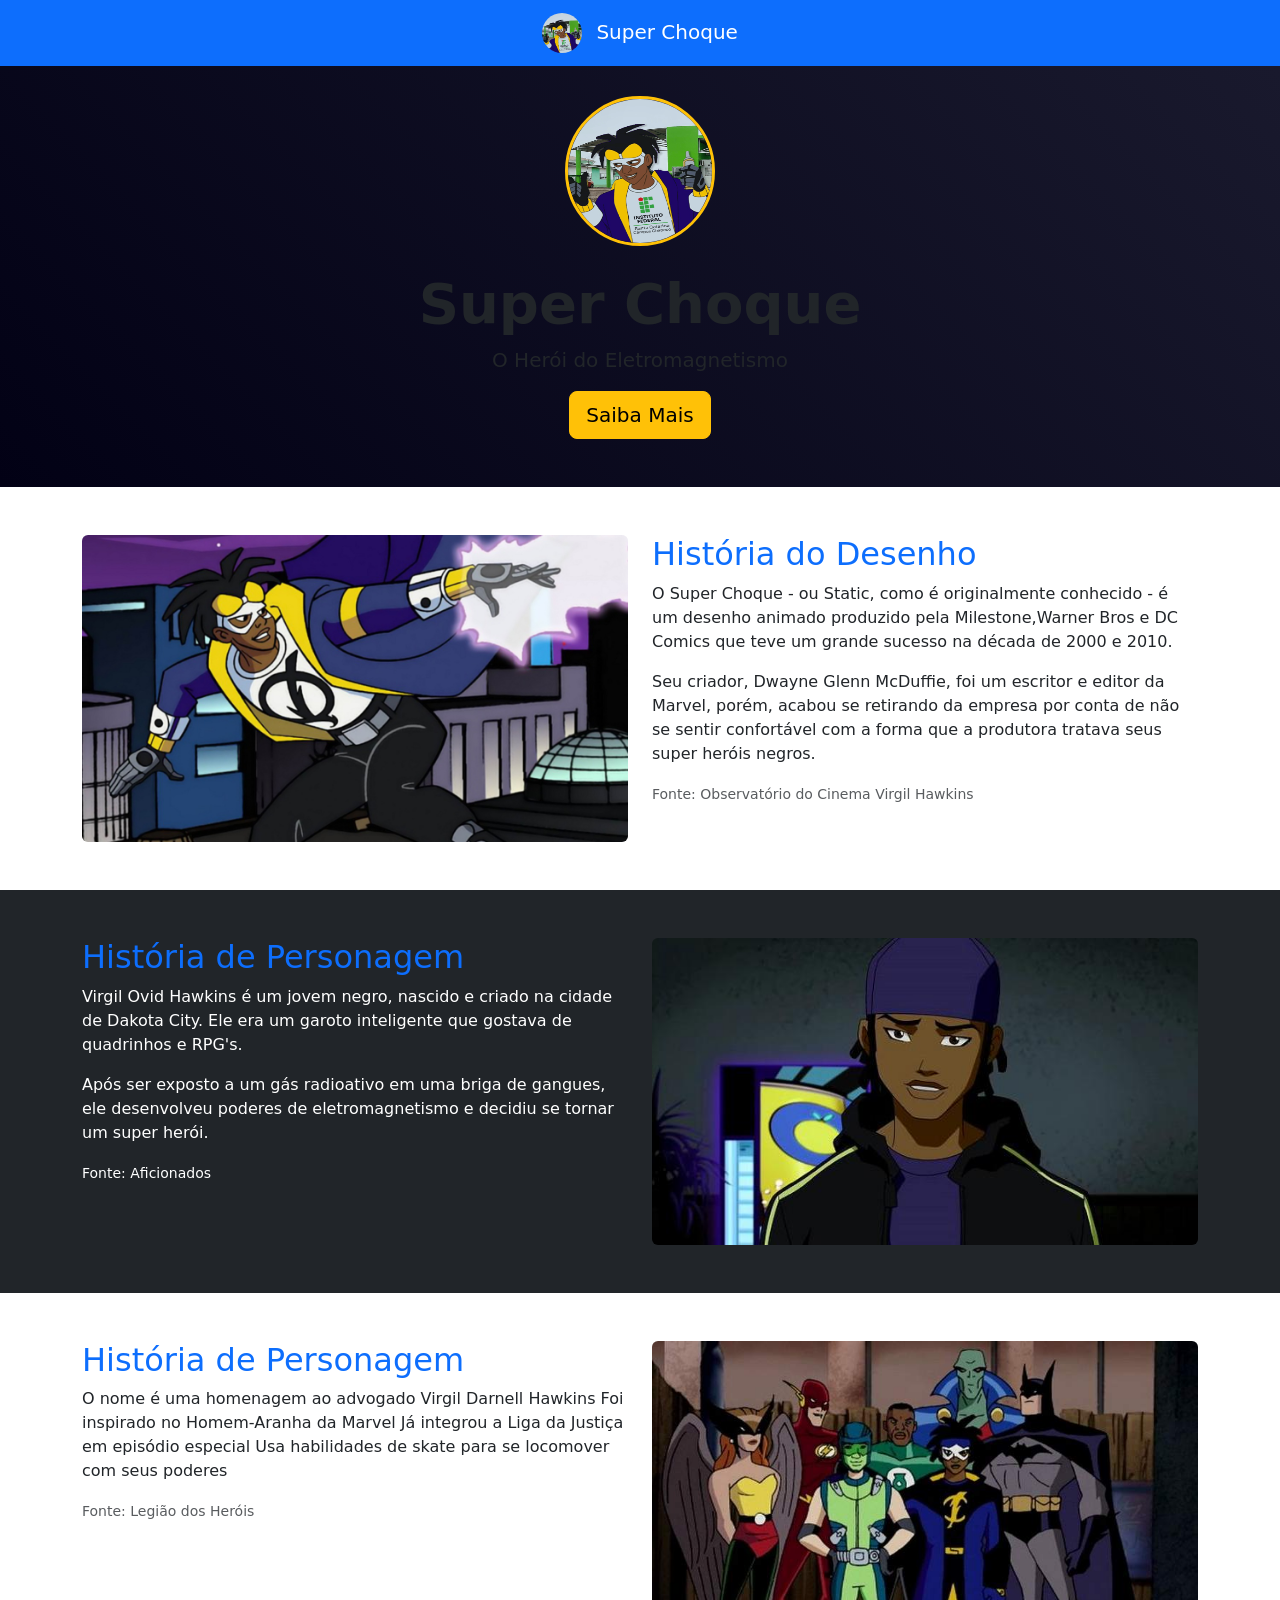
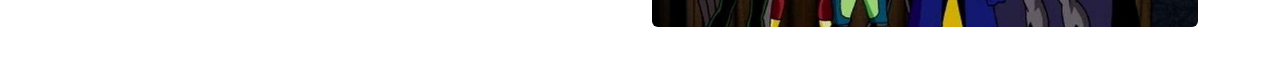
==== bootstrap/site_super_shock/index.html @ 699efc24 "site super shock" ====
<!DOCTYPE html>
<html lang="pt-br">
<head>
    <meta charset="UTF-8">
    <meta name="viewport" content="width=device-width, initial-scale=1.0">
    <link href="https://cdn.jsdelivr.net/npm/bootstrap@5.3.8/dist/css/bootstrap.min.css" rel="stylesheet" integrity="sha384-sRIl4kxILFvY47J16cr9ZwB07vP4J8+LH7qKQnuqkuIAvNWLzeN8tE5YBujZqJLB" crossorigin="anonymous">
    <link href="/bootstrap/css/style.css" rel="stylesheet">

    <title>Site Eletrizante</title>
</head>
<body>
<!--Menu navegação-->
    <nav class="navbar navbar-dark bg-primary fixed-top">
        <div class="container">
            <a href="#" class="navbar-brand mx-auto">
                <img src="./img/icone_tela_principal.png" 
                width="40"
                height="40"
                class="rounded-circle me-2"
                alt="Super Choque"/> 
                Super Choque
            </a>
        </div>
    </nav>
<!--Seção Principal-->
    <header id="inicio" class="hero-section text-center textwhite py-5">
        <div class="container mt-5">
            <img class="hero-image rounded-circle mb-4"
                src="./img/icone_tela_principal.png"
                alt="super Shock"
                />
            <h1 class="display-4 fw-bold">Super Choque</h1>
            <p class="lead">O Herói do Eletromagnetismo</p>
            <a href="#" class="btn btn-warning btn-lg">Saiba Mais</a>
        </div>
    </header>
<!--História do desenho-->
    <main>
        <section id="historia" class="py-5">
            <div class="container">
                <div class="row">
                    <div class="col-6">
                        <img class= "img-fluid rounded" src="./img/historia.jpg" alt="História Super Shock">
                    </div>
                    <div class="col-6">
                        <h2 class="text-primary">História do Desenho</h2>
                        <p>O Super Choque - ou Static, como é originalmente conhecido - é um desenho animado
                             produzido pela Milestone,Warner Bros e DC Comics que teve um grande sucesso
                              na década de 2000 e 2010.
                        </p>

                        <p>Seu criador, Dwayne Glenn McDuffie, foi um escritor e editor da Marvel, porém,
                             acabou se retirando da empresa por conta de não se sentir confortável com a
                              forma que a produtora tratava seus super heróis negros.
                            </p>
                        
                        <p class="text-muted">
                            <small>Fonte: Observatório do Cinema Virgil Hawkins</small>
                        </p>     
                    </div>
                </div>
            </div>
        </section>
    </main>
<!--História do personagem-->
    <section id="personagem" class="bg-dark text-white py-5">
        <div class="container">
            <div class="row">
                <div class="col-6">
                    <h2 class="text-primary">História de Personagem</h2>
                    <p>Virgil Ovid Hawkins é um jovem negro, nascido e criado na cidade de Dakota City.
                         Ele era um garoto inteligente que gostava de quadrinhos e RPG's.
                    </p>

                    <p>Após ser exposto a um gás radioativo em uma briga de gangues,
                         ele desenvolveu poderes de eletromagnetismo e decidiu se tornar um super herói.
                    </p>

                    <p class="text-muted ">
                            <small class="text-white">Fonte: Aficionados</small>
                        </p>
                </div>
                <div class="col-6">
                    <img class="img-fluid rounded"
                    src="./img/historia2.jpg"
                    alt="História Super Shock">
                    
                </div>
            </div>
        </div>
    </section>
 <!--Curiosidades-->
        <section id="curiosidades" class=" py-5">
        <div class="container">
            <div class="row">
                <div class="col-6">
                    <h2 class="text-primary">História de Personagem</h2>
                    <p> O nome é uma homenagem ao advogado Virgil Darnell Hawkins
                    Foi inspirado no Homem-Aranha da Marvel
                    Já integrou a Liga da Justiça em episódio especial
                    Usa habilidades de skate para se locomover com seus poderes
                    </p>

                    <p class="text-muted ">
                            <small >Fonte: Legião dos Heróis</small>
                        </p>
                </div>
                <div class="col-6">
                    <img class="img-fluid rounded"
                    src="./img/curiosidades.jpeg"
                    alt="História Super Shock">
                    
                </div>
            </div>
        </div>
    </section>


    <script src="https://cdn.jsdelivr.net/npm/@popperjs/core@2.11.8/dist/umd/popper.min.js" integrity="sha384-I7E8VVD/ismYTF4hNIPjVp/Zjvgyol6VFvRkX/vR+Vc4jQkC+hVqc2pM8ODewa9r" crossorigin="anonymous"></script>
    <script src="https://cdn.jsdelivr.net/npm/bootstrap@5.3.8/dist/js/bootstrap.min.js" integrity="sha384-G/EV+4j2dNv+tEPo3++6LCgdCROaejBqfUeNjuKAiuXbjrxilcCdDz6ZAVfHWe1Y" crossorigin="anonymous"></script>
</body>
</html>




  
   <!--Curiosidades-->
   <!--Super Poderes-->
---- bootstrap/css/style.css ----
:root{
    --azul-escuro:#020115;
    --amerelo: #ffc107;
}

.hero-image{
    width: 150px;
    height: 150px;
    border: 3px solid var(--amerelo);
}

.hero-section{
    background:linear-gradient(45deg, var(--azul-escuro),#1a1a2e);
    min-width: 100vh;
}
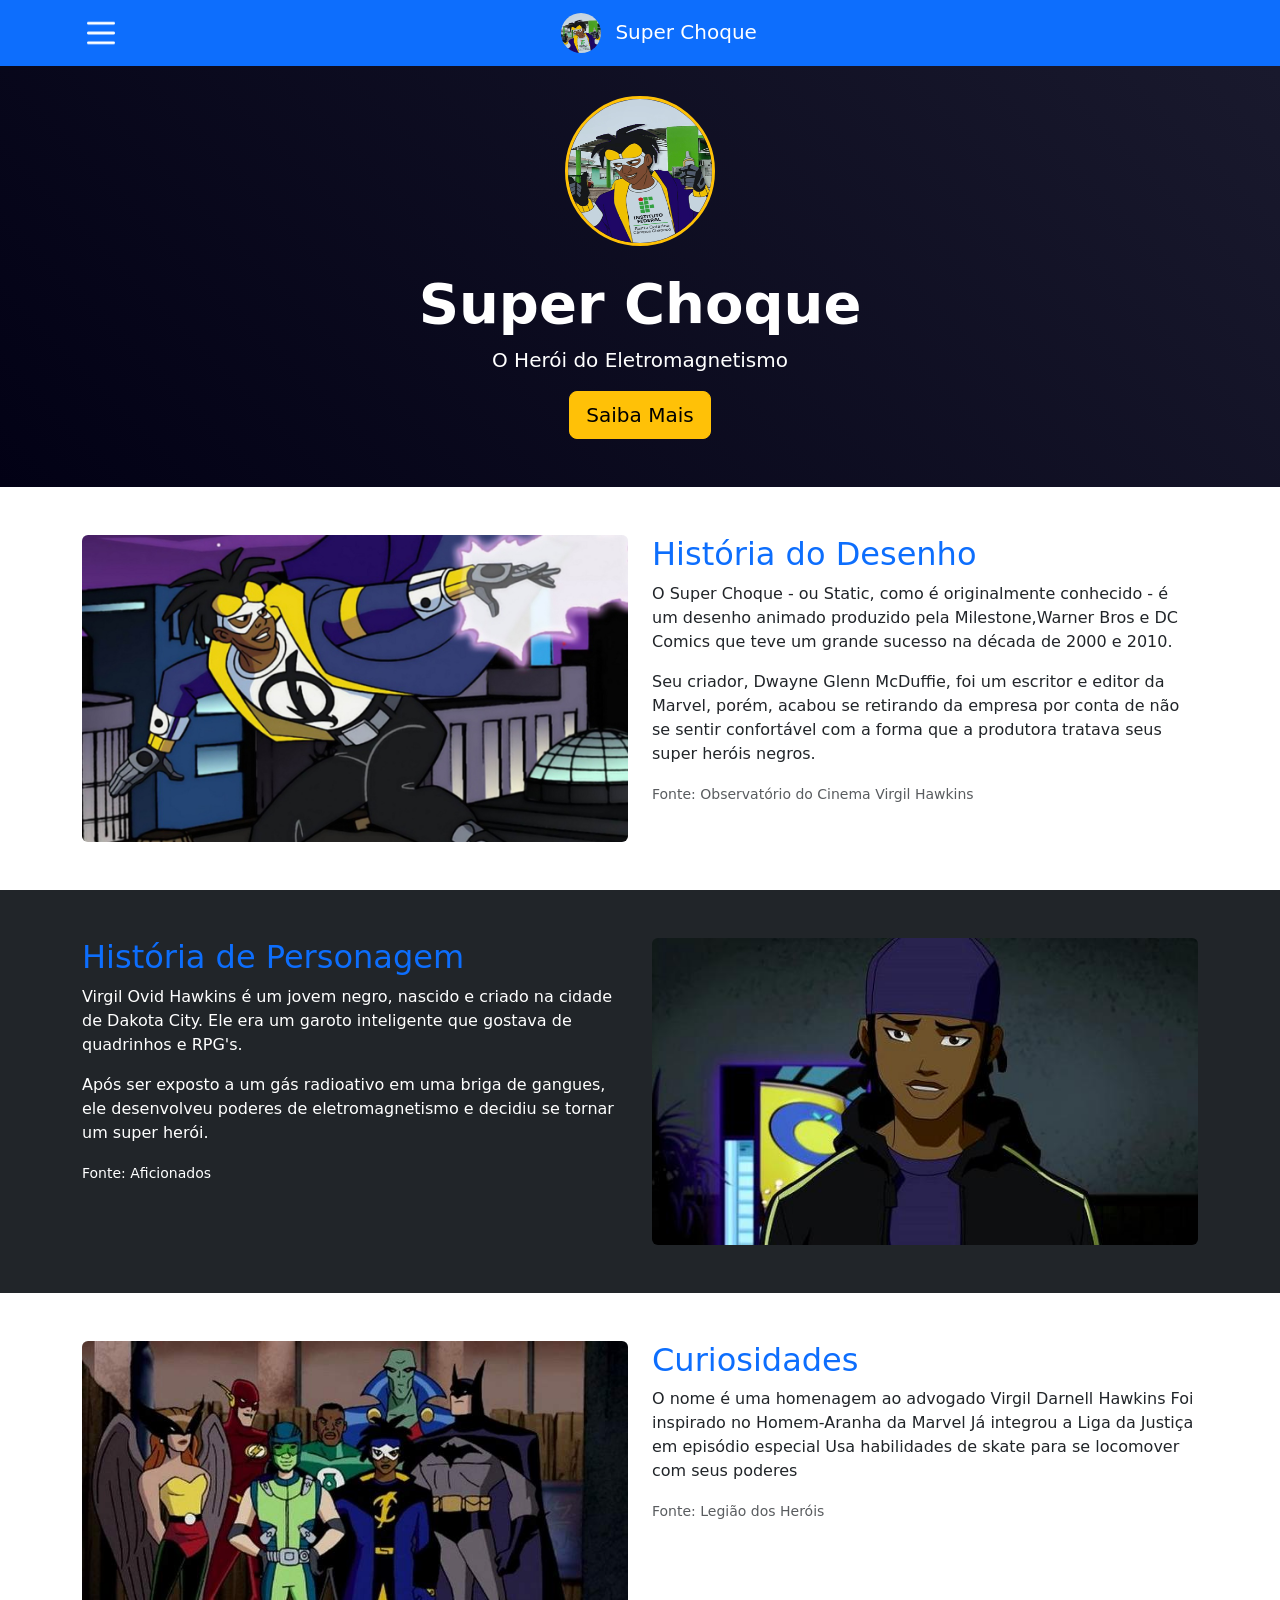
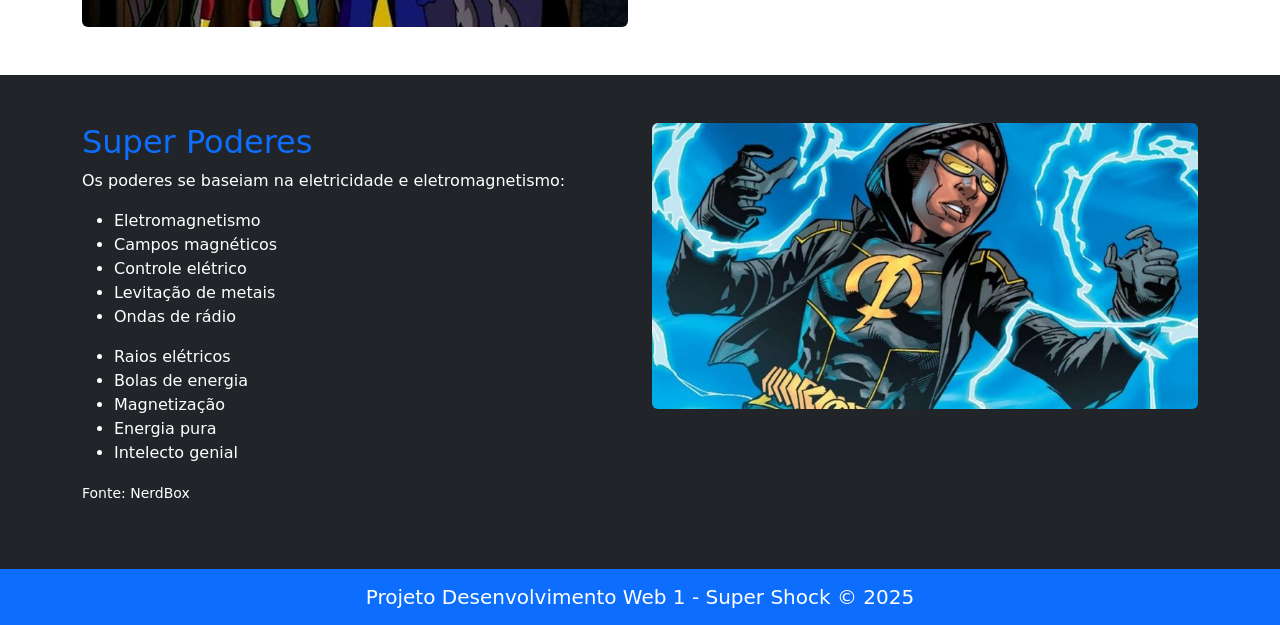
==== commit 9d3f6545: "23/03" ====
--- a/bootstrap/site_super_shock/index.html
+++ b/bootstrap/site_super_shock/index.html
@@ -5,13 +5,28 @@
     <meta name="viewport" content="width=device-width, initial-scale=1.0">
     <link href="https://cdn.jsdelivr.net/npm/bootstrap@5.3.8/dist/css/bootstrap.min.css" rel="stylesheet" integrity="sha384-sRIl4kxILFvY47J16cr9ZwB07vP4J8+LH7qKQnuqkuIAvNWLzeN8tE5YBujZqJLB" crossorigin="anonymous">
     <link href="/bootstrap/css/style.css" rel="stylesheet">
-
+    <script src="./js/menu.js"></script>
     <title>Site Eletrizante</title>
 </head>
 <body>
 <!--Menu navegação-->
+    <div id="menu-lateral" class="menu-lateral">
+        <ul class="menu-itens">
+            <li ></li><a href="#inicio">Início</a></li>
+            <li><a href="#historia">História</a></li>
+            <li><a href="#personagem">Personagem</a></li>
+            <li><a href="#curiosidades">Curiosidades</a></li>
+            <li><a href="#superpoderes">Poderes</a></li>
+        </ul>
+    </div>
     <nav class="navbar navbar-dark bg-primary fixed-top">
         <div class="container">
+            <button class="btn-menu" onclick="showMenu()">
+                <img id="img-Menu" src="./img/icon-hamburger-menu.png" 
+                width=28 
+                height=28 
+                alt="menu">
+            </button>
             <a href="#" class="navbar-brand mx-auto">
                 <img src="./img/icone_tela_principal.png" 
                 width="40"
@@ -29,8 +44,8 @@
                 src="./img/icone_tela_principal.png"
                 alt="super Shock"
                 />
-            <h1 class="display-4 fw-bold">Super Choque</h1>
-            <p class="lead">O Herói do Eletromagnetismo</p>
+            <h1 class="display-4 fw-bold text-white">Super Choque</h1>
+            <p class="lead text-white">O Herói do Eletromagnetismo</p>
             <a href="#" class="btn btn-warning btn-lg">Saiba Mais</a>
         </div>
     </header>
@@ -61,7 +76,6 @@
                 </div>
             </div>
         </section>
-    </main>
 <!--História do personagem-->
     <section id="personagem" class="bg-dark text-white py-5">
         <div class="container">
@@ -94,7 +108,12 @@
         <div class="container">
             <div class="row">
                 <div class="col-6">
-                    <h2 class="text-primary">História de Personagem</h2>
+                    <img class="img-fluid rounded"
+                    src="./img/curiosidades.jpeg"
+                    alt="Curiosedades">
+                </div>
+                <div class="col-6">
+                    <h2 class="text-primary">Curiosidades</h2>
                     <p> O nome é uma homenagem ao advogado Virgil Darnell Hawkins
                     Foi inspirado no Homem-Aranha da Marvel
                     Já integrou a Liga da Justiça em episódio especial
@@ -105,17 +124,56 @@
                             <small >Fonte: Legião dos Heróis</small>
                         </p>
                 </div>
-                <div class="col-6">
-                    <img class="img-fluid rounded"
-                    src="./img/curiosidades.jpeg"
-                    alt="História Super Shock">
-                    
                 </div>
             </div>
         </div>
     </section>
+ <!--Super Poderes-->
+    <section id="superpoderes" class="bg-dark text-white py-5">
+            <div class="container">
+                <div class="row">
+                    <div class="col-6">
+                        <h2 class="text-primary">Super Poderes</h2>
+                        <p> Os poderes se baseiam na eletricidade e eletromagnetismo:
+                            <ul>
+                                <li>Eletromagnetismo</li>
+                                <li>Campos magnéticos</li>
+                                <li>Controle elétrico</li>
+                                <li>Levitação de metais</li>
+                                <li>Ondas de rádio</li>
+                            </ul>
+                            <ul>
+                                <li> Raios elétricos</li>
+                                <li>Bolas de energia</li>
+                                <li>Magnetização</li>
+                                <li>Energia pura</li>
+                                <li>Intelecto genial</li>
+                            </ul>
+                        </p>
+                    </div>
+                    <div class="col-6">
+                        <img class="img-fluid rounded"
+                        src="./img/super_poder.jpeg"
+                        alt="Super poder">
+                    </div>
 
-
+                        <p class="text-muted ">
+                            <small class="text-white">Fonte: NerdBox</small>  
+                        </p>
+                    </div>
+                </div>
+            </div>
+        </div>
+    </section>
+    </main>
+<!--Rodapé-->
+    
+     <nav class="navbar navbar-dark bg-primary">
+        <div class="container">
+            <a href="#" class="navbar-brand mx-auto">
+                Projeto Desenvolvimento Web 1 - Super Shock © 2025
+            </a>
+            
     <script src="https://cdn.jsdelivr.net/npm/@popperjs/core@2.11.8/dist/umd/popper.min.js" integrity="sha384-I7E8VVD/ismYTF4hNIPjVp/Zjvgyol6VFvRkX/vR+Vc4jQkC+hVqc2pM8ODewa9r" crossorigin="anonymous"></script>
     <script src="https://cdn.jsdelivr.net/npm/bootstrap@5.3.8/dist/js/bootstrap.min.js" integrity="sha384-G/EV+4j2dNv+tEPo3++6LCgdCROaejBqfUeNjuKAiuXbjrxilcCdDz6ZAVfHWe1Y" crossorigin="anonymous"></script>
 </body>
@@ -124,7 +182,5 @@
 
 
 
-  
-   <!--Curiosidades-->
-   <!--Super Poderes-->
+
     
--- a/bootstrap/css/style.css
+++ b/bootstrap/css/style.css
@@ -12,4 +12,41 @@
 .hero-section{
     background:linear-gradient(45deg, var(--azul-escuro),#1a1a2e);
     min-width: 100vh;
+}
+
+.btn-menu{
+    background: none;
+    border: none;
+    padding: 5px;
+}
+
+.menu-lateral{
+    position: fixed;
+    top: 0;
+    left: -250px;
+    width: 250px;
+    height: 100%;
+    background-color: var(--azul-escuro);
+    transition: left 0.3s;
+    padding-top: 80px;
+    z-index: 1000;
+}
+
+.menu-lateral.ativa{
+    left: 0;
+}
+
+.menu-lateral ul{
+    list-style: none;
+    padding: 0;
+    margin: 0;
+}
+
+.menu-lateral a{
+    color: white;
+    text-decoration: none;
+    display: block;
+    padding: 15px 20px;
+    border-bottom: 1px solid #1a1a2e;
+
 }
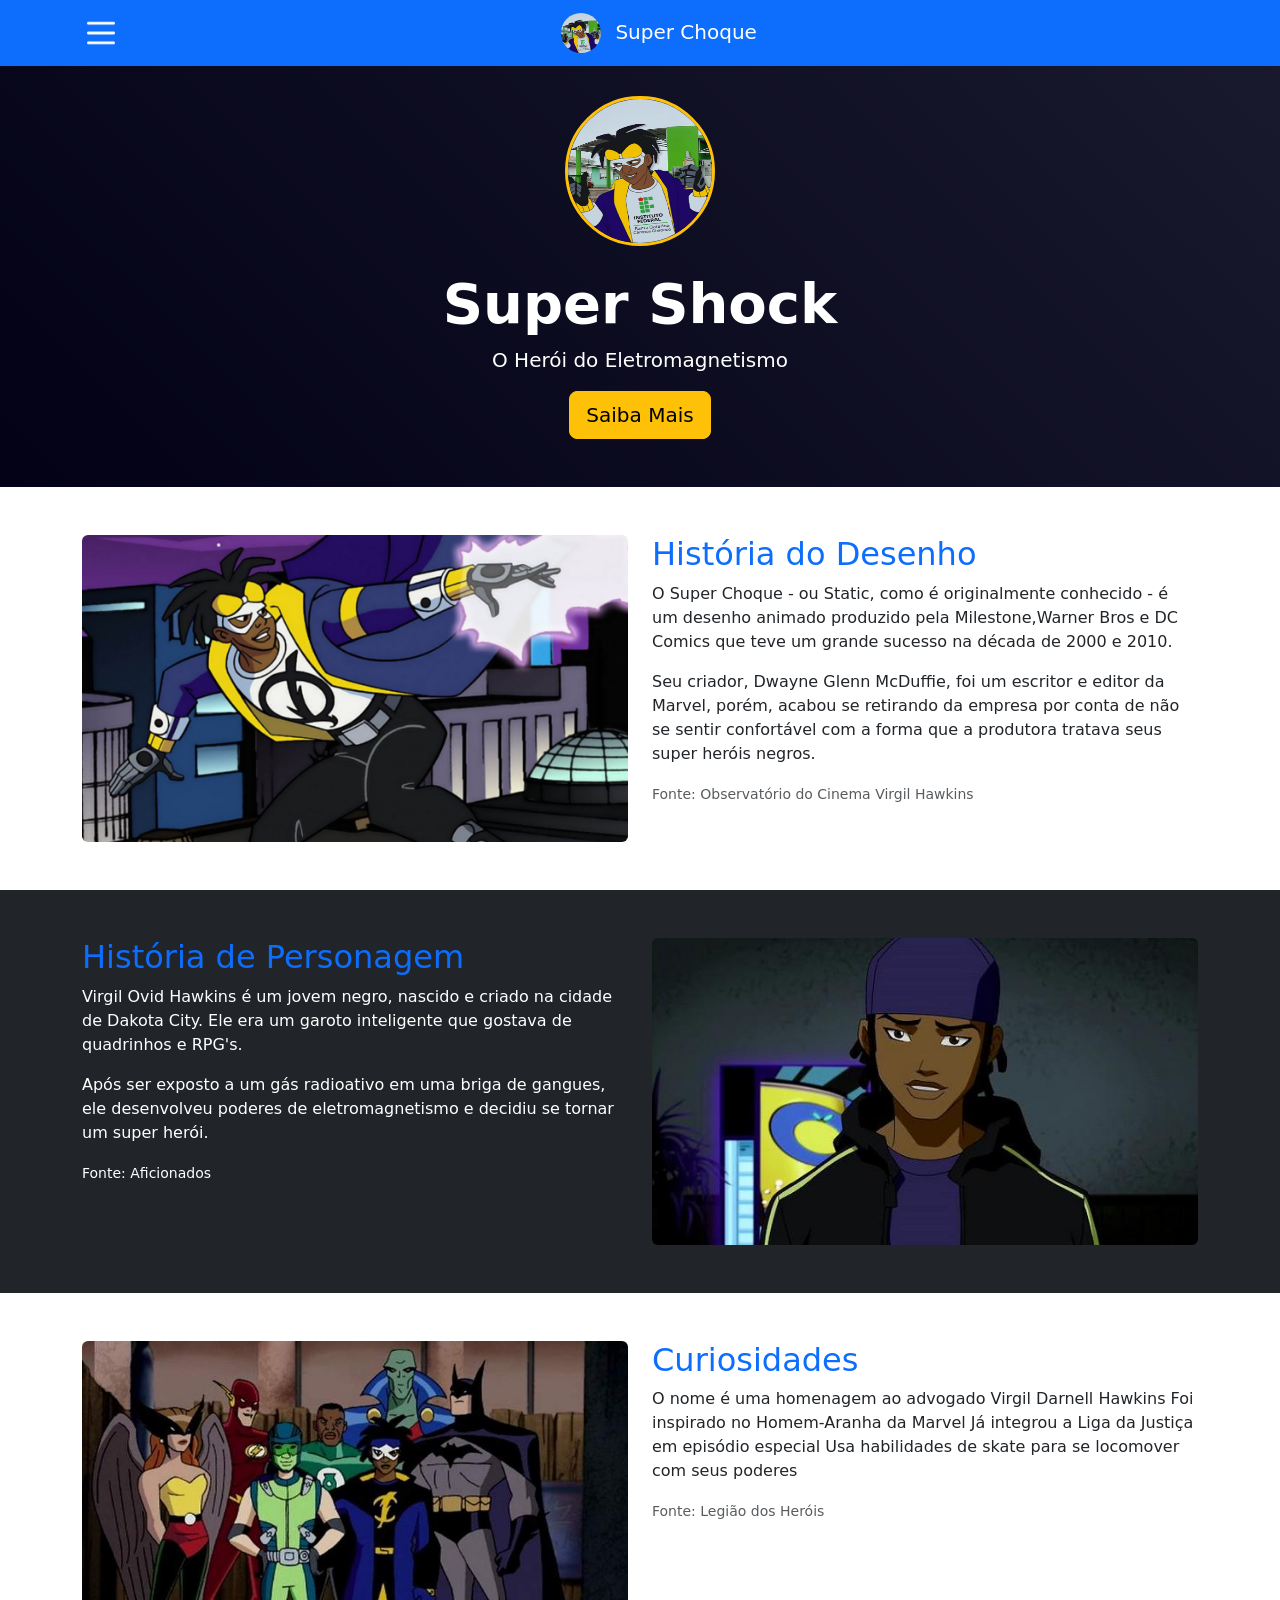
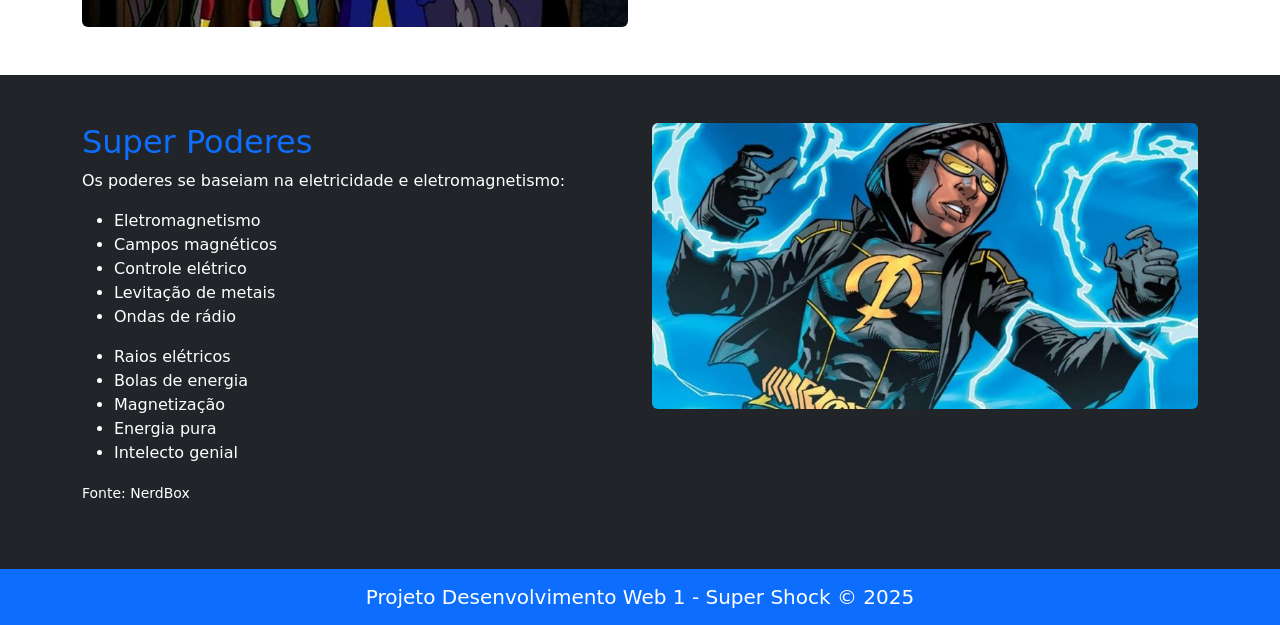
==== commit 48ca559f: "23/03" ====
--- a/bootstrap/site_super_shock/index.html
+++ b/bootstrap/site_super_shock/index.html
@@ -44,7 +44,7 @@
                 src="./img/icone_tela_principal.png"
                 alt="super Shock"
                 />
-            <h1 class="display-4 fw-bold text-white">Super Choque</h1>
+            <h1 class="display-4 fw-bold text-white">Super Shock</h1>
             <p class="lead text-white">O Herói do Eletromagnetismo</p>
             <a href="#" class="btn btn-warning btn-lg">Saiba Mais</a>
         </div>
--- a/bootstrap/css/style.css
+++ b/bootstrap/css/style.css
@@ -49,4 +49,19 @@
     padding: 15px 20px;
     border-bottom: 1px solid #1a1a2e;
 
+}
+
+@media(max-width: 768px){
+    .hero-image{
+        width: 120px;
+        height: 120px;
+    }
+}
+
+img{
+    transition: transform 0.3s;
+}
+
+img:hover{
+    transform: scale(1.05);
 }
